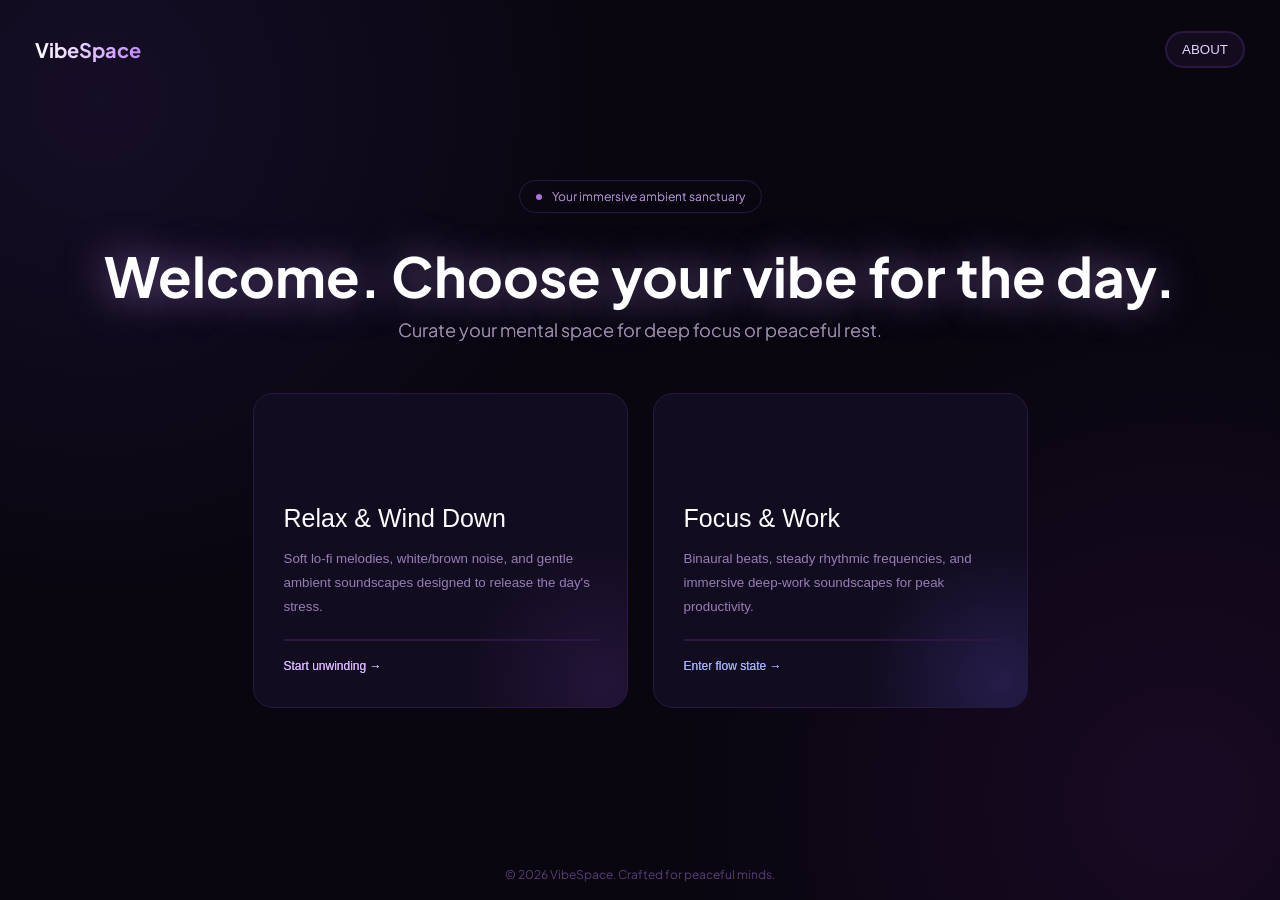
==== index.html @ ea882a17 "index html ja css kõik peale logode" ====
<!DOCTYPE html>
<html>

    <head>

        <link rel="preconnect" href="https://fonts.googleapis.com">
        <link rel="preconnect" href="https://fonts.gstatic.com" crossorigin>
        <link href="https://fonts.googleapis.com/css2?family=Plus+Jakarta+Sans:wght@200;300;400;500;600;700;800&display=swap" rel="stylesheet">
        <meta charset="UTF-8">
        <title>VibeSpace</title>
        <link rel="icon" href="Visuals/favicon.ico">
        <link rel="stylesheet" href="CSS/index.css">

    </head>

    <body>

        <header>

            <h2>VibeSpace</h2>
            <button class="btnh" onclick="window.location.href='about.html'">ABOUT</button>

        </header>

        <main>
            
            <p class="info">
                <span class="dot"></span>
                Your immersive ambient sanctuary
            </p>

            <h1>Welcome. Choose your vibe for the day.</h1>
            <p>Curate your mental space for deep focus or peaceful rest.</p>

            <div class="buttons">

                <button class="btn1" onclick="window.location.href='focus.html'">
                    <h2>Relax & Wind Down</h2>
                    Soft lo-fi melodies, white/brown noise, and gentle ambient soundscapes designed to release the day's stress.
                    <hr>
                    <p>Start unwinding  <span class="arrow">→</span></p>
                </button>

                <button class="btn2" onclick="window.location.href='relax.html'">
                    <h2>Focus & Work</h2>
                    Binaural beats, steady rhythmic frequencies, and immersive deep-work soundscapes for peak productivity.
                    <hr>
                    <p>Enter flow state  <span class="arrow">→</span></p>
                </button>

            </div>

        </main>

        <footer>© 2026 VibeSpace. Crafted for peaceful minds.</footer>

    </body>



</html>
---- CSS/index.css ----
body {
    display: flex;
    flex-direction: column;
    min-height: 100vh;

    padding: 0px;
    margin: 0px;

    background:
        radial-gradient(circle at calc(100% - 100px) calc(100% - 100px), #47155a42, transparent 35%),
        radial-gradient(circle at 100px 100px, #462d8133, transparent 35%),
        #090610;
    background-repeat: no-repeat;
    
    font-family: "Plus Jakarta Sans", sans-serif;}

main {flex: 1;}

header {
    box-sizing: border-box;

    display: flex;
    justify-content: space-between;
    align-items: center;

    max-width: 1250px;
    width: 100%;

    margin: 0 auto;
    padding: 20px;

    color: #ffffff;
    font-size: 15px;}
header h2 {
    background: linear-gradient(to right,white,#c288fc);
    -webkit-background-clip: text;
    -webkit-text-fill-color: transparent;
    font-size: 20px;}
header button {
    height: 37px;
    width: 80px;

    background-color: #120c1e;
    color: #e7d3fd;

    cursor: pointer;

    border-radius: 20px;
    border: 2px solid #2a1842;}
header button:hover {color: #ffffff; cursor: pointer;}

h1 {
    margin-bottom: 0px; 
    margin-top: 35px; 
    
    padding-left: 20px; 
    padding-right: 20px;

    color: #ffffff;
    font-size: 55px;
    line-height: 1;
    text-align: center;
    text-shadow: 0 0 40px #a884d4B3;}

p {
    margin-top: 15px; 
    margin-bottom: 52px;

    color: #9b8cad;
    font-size: 18px;
    font-weight: 300;
    text-align: center;
    text-shadow: 0 0 0px;}

.info {
    display: flex; 
    align-items: center; 
    gap: 10px;

    margin: 0 auto;
    margin-top: 82px; 
    margin-bottom: 0px;

    width: fit-content;
    padding: 8px 16px;

    color: #aa8dcc;
    font-size: 12px;
    font-weight: 300;

    border: 1px solid #2a1842; 
    border-radius: 20px;}

.dot {
    display: block;
    flex-shrink: 0;

    width: 6px; 
    height: 6px;

    background: #a872df;
    border-radius: 50%;

    animation: pulse 1.5s infinite;}
@keyframes pulse {0% {transform: scale(1); opacity: 1;} 100% {transform: scale(3); opacity: 0;}}

.buttons{
    display: flex;
    justify-content: center;
    gap: 25px;}

.btn1 {
    display: flex;
    flex-direction: column;

    width: 375px;
    height: 315px;

    padding: 30px;

    background:
        radial-gradient(circle at calc(100% - 25px) calc(100% - 25px), 
            #542d8140, 
            transparent 30%),
            #120c20;
    
    border-radius: 20px;
    border: 1px solid #2a1842;

    color: #987db5;
    text-align: left;
    font-weight: 300;
    line-height: 1.8;

    transition: transform 0.3s ease;

    cursor: pointer;}
.btn1 h2 {
    margin-top: auto; 
    margin-bottom: 6px;

    color: #ffffff; 
    font-size: 25px;
    font-weight: 300;}
.btn1 hr {margin-top: 20px; margin-bottom: 0px;}
.btn1 p {
    margin-top: 15px; 
    margin-bottom: 0px;

    color: #d8b4fe;
    text-align: left;  
    font-weight: 300; 
    font-size: 12px;}

.btn1:hover {
    background:
        radial-gradient(circle at calc(100% - 25px) calc(100% - 25px), 
            #542d8159, 
            transparent 30%),
            #1c1231;

    border: 1px solid #542d81;
    box-shadow: 0 0 40px #542d8180;

    transform: translatey(-7px);

    cursor: pointer;}
.btn1:hover h2 {color: #e9d5ff;}
.btn1:hover p {text-align: left; color: #ffffff;}

.btn2 {
    display: flex; 
    flex-direction: column;

    width: 375px;
    height: 315px;

    padding: 30px;

    background:
        radial-gradient(circle at calc(100% - 25px) calc(100% - 25px), 
            #5f4cc240, 
            transparent 30%),
            #120c20;
    
    border: 1px solid #2a1842;
    border-radius: 20px;

    color: #987db5;
    text-align: left;
    font-weight: 300;
    line-height: 1.8;

    transition: transform 0.3s ease;

    cursor: pointer;}
.btn2 h2 {
    margin-top: auto; 
    margin-bottom: 6px;

    color: #ffffff; 
    font-size: 25px; 
    font-weight: 300;}
.btn2 hr {margin-top: 20px; margin-bottom: 0px;}
.btn2 p {
    margin-top: 15px; 
    margin-bottom: 0px;

    color: #a1b0f7;
    text-align: left; 
    font-weight: 300;
    font-size: 12px;}

.btn2:hover {
    background:
        radial-gradient(circle at calc(100% - 25px) calc(100% - 25px), 
            #5f4cc259, 
            transparent 30%),
            #1c1231;

    border: 1px solid #542d81;
    box-shadow: 0 0 40px #542d8180;

    transform: translatey(-7px);

    cursor: pointer;}
.btn2:hover h2 {color: #c7d2fe;}
.btn2:hover p {text-align: left; color: #ffffff;}

button:hover .arrow {transform: translateX(5px);}
.arrow {display: inline-block; transition: transform 0.3s ease;}

hr {border: 1px solid #2a1842; width: 100%; margin-top: auto; margin-bottom: 0px;}

footer {
    display: flex;
    justify-content: center;

    width: 100%;

    margin-top: 70px; 
    margin-bottom: 18px;

    color: #5a3d78;
    font-size: 12px;}
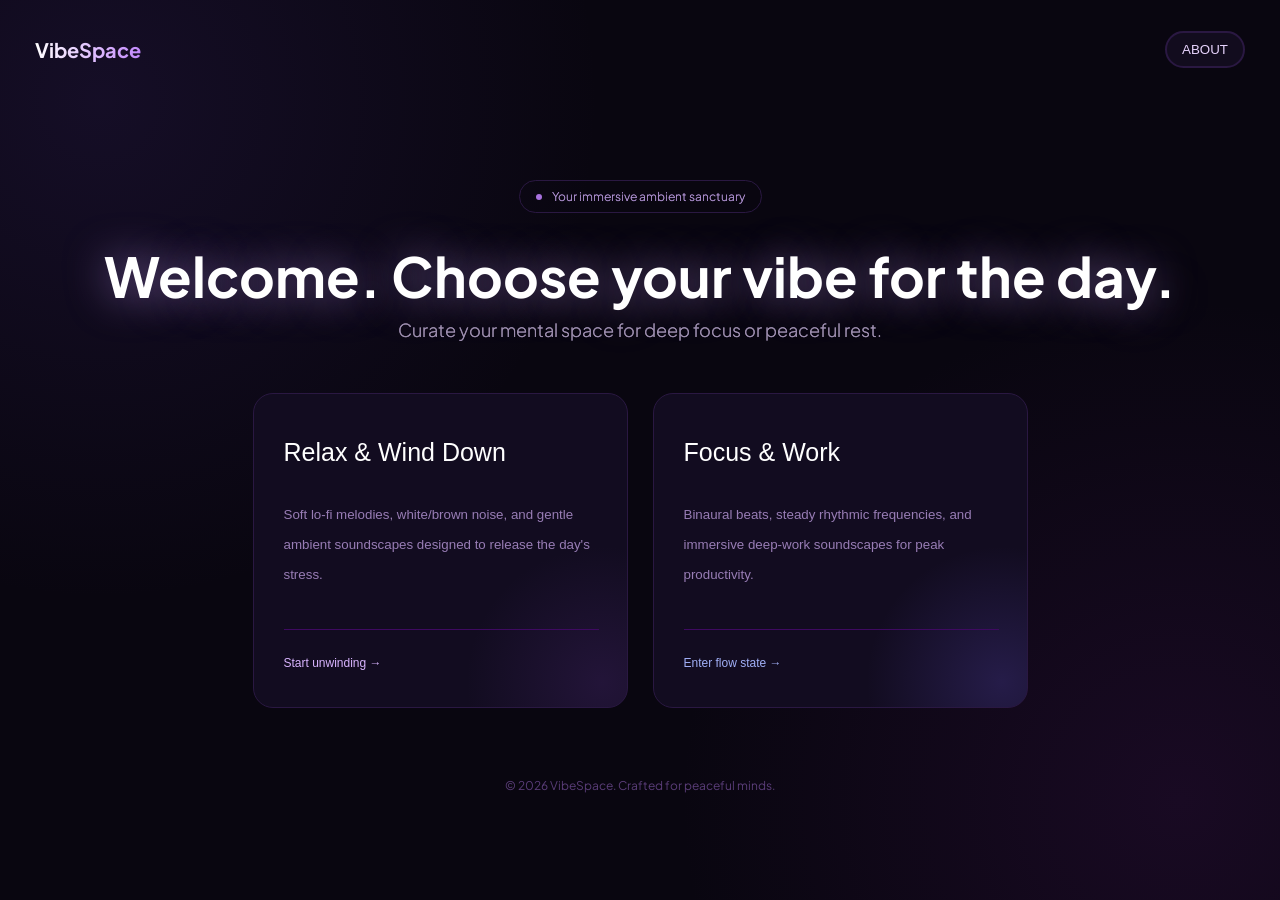
==== commit 646e99fd: "väidetavate errorite parandamine" ====
--- a/index.html
+++ b/index.html
@@ -1,60 +1,71 @@
- <!DOCTYPE html>
-<html>
+<!DOCTYPE html>
+<htmlz>
 
-    <head>
+<head>
 
-        <link rel="preconnect" href="https://fonts.googleapis.com">
-        <link rel="preconnect" href="https://fonts.gstatic.com" crossorigin>
+    <link rel="preconnect" href="https://fonts.googleapis.com">
+    <link rel="preconnect" href="https://fonts.gstatic.com" crossorigin>
         <link href="https://fonts.googleapis.com/css2?family=Plus+Jakarta+Sans:wght@200;300;400;500;600;700;800&display=swap" rel="stylesheet">
-        <meta charset="UTF-8">
-        <title>VibeSpace</title>
-        <link rel="icon" href="Visuals/favicon.ico">
-        <link rel="stylesheet" href="CSS/index.css">
+    <meta charset="UTF-8">
+    <title>VibeSpace</title>
+    <link rel="icon" href="Visuals/favicon.ico">
+    <link rel="stylesheet" href="CSS/index.css">
 
-    </head>
+</head>
 
-    <body>
+<body>
 
-        <header>
+    <header>
 
-            <h2>VibeSpace</h2>
-            <button class="btnh" onclick="window.location.href='about.html'">ABOUT</button>
+        <h2>VibeSpace</h2>
+        <button class="btnh" onclick="openModal()">ABOUT</button>
 
-        </header>
+    </header>
 
-        <main>
-            
-            <p class="info">
-                <span class="dot"></span>
-                Your immersive ambient sanctuary
-            </p>
+    <main>
 
-            <h1>Welcome. Choose your vibe for the day.</h1>
-            <p>Curate your mental space for deep focus or peaceful rest.</p>
+        <p class="info">
+            <span class="dot"></span>
+            Your immersive ambient sanctuary
+        </p>
 
-            <div class="buttons">
+        <h1>Welcome. Choose your vibe for the day.</h1>
+        <p>Curate your mental space for deep focus or peaceful rest.</p>
 
-                <button class="btn1" onclick="window.location.href='focus.html'">
-                    <h2>Relax & Wind Down</h2>
+        <div class="buttons">
+
+            <button class="btn1" onclick="window.location.href='relax.html'">
+                <span class="button-title">Relax & Wind Down</span>
                     Soft lo-fi melodies, white/brown noise, and gentle ambient soundscapes designed to release the day's stress.
-                    <hr>
-                    <p>Start unwinding  <span class="arrow">→</span></p>
-                </button>
+                <span class="divider"></span>
+                <span class="paragraph">Start unwinding  <span class="arrow">→</span></span>
+            </button>
 
-                <button class="btn2" onclick="window.location.href='relax.html'">
-                    <h2>Focus & Work</h2>
-                    Binaural beats, steady rhythmic frequencies, and immersive deep-work soundscapes for peak productivity.
-                    <hr>
-                    <p>Enter flow state  <span class="arrow">→</span></p>
-                </button>
+            <button class="btn2" onclick="window.location.href='focus.html'">
+                <span class="button-title">Focus & Work</span>
+                Binaural beats, steady rhythmic frequencies, and immersive deep-work soundscapes for peak productivity.
+                <span class="divider"></span>
+                <span class="paragraph">Enter flow state  <span class="arrow">→</span></span>
+            </button>
 
-            </div>
+        </div>
 
-        </main>
+    </main>
 
-        <footer>© 2026 VibeSpace. Crafted for peaceful minds.</footer>
+    <div id="aboutModal" class="modal-overlay">
+        <div class="modal-content">
+            <button class="close-btn" onclick="closeModal()">×</button>
+            <h2>About VibeSpace</h2>
+            <p>VibeSpace is an aesthetic ambient companion designed to help you curate your mental atmosphere. Whether
+                you need deep focus rhythm or tranquil relaxation noise, we provide the serene backdrop to your day.</p>
+            <button class="got-it-btn" onclick="closeModal()">Got it</button>
+        </div>
+    </div>
 
-    </body>
+    <footer>© 2026 VibeSpace. Crafted for peaceful minds.</footer>
+
+    <script src="about.js"></script>
+</body>
 
 
 
--- a/CSS/index.css
+++ b/CSS/index.css
@@ -49,6 +49,79 @@
     border: 2px solid #2a1842;}
 header button:hover {color: #ffffff; cursor: pointer;}
 
+.modal-overlay {
+    display: none;
+    position: fixed;
+    top: 0;
+    left: 0;
+    width: 100%;
+    height: 100%;
+    background-color: rgba(9, 6, 16, 0.6);
+    backdrop-filter: blur(8px);
+    z-index: 1000;
+    justify-content: center;
+    align-items: center;
+    overflow-y: auto;
+}
+
+.modal-content {
+    position: relative;
+    width: 100%;
+    max-width: 450px;
+    padding: 35px;
+    background: #110A1C;
+    border: 1.5px solid #2a1842;
+    border-radius: 20px;
+    color: #ffffff;
+    text-align: left;
+}
+
+.modal-content h2 {
+    margin-top: 0;
+    margin-bottom: 15px;
+    font-size: 24px;
+    font-weight: 500;
+    color: #ffffff;
+}
+
+.modal-content p {
+    margin-top: 0;
+    margin-bottom: 30px;
+    color: #9b8cad;
+    font-size: 15px;
+    text-align: left;
+}
+
+.close-btn {
+    position: absolute;
+    top: 20px;
+    right: 20px;
+    color: #9b8cad;
+    background: none;
+    border: none;
+    font-size: 22px;
+    cursor: pointer;
+}
+
+.close-btn:hover {
+    color: #ffffff;
+}
+
+.got-it-btn {
+    width: 100%;
+    height: 45px;
+    background: #9333EA;
+    color: #ffffff;
+    border: none;
+    border-radius: 12px;
+    font-size: 15px;
+    cursor: pointer;
+}
+
+.got-it-btn:hover {
+    background: #a855f7;
+}
+
 h1 {
     margin-bottom: 0px; 
     margin-top: 35px; 
@@ -130,20 +203,25 @@
     color: #987db5;
     text-align: left;
     font-weight: 300;
-    line-height: 1.8;
+    line-height: 2.25;
 
     transition: transform 0.3s ease;
 
     cursor: pointer;}
-.btn1 h2 {
-    margin-top: auto; 
-    margin-bottom: 6px;
+.btn1 .button-title {
+    margin-top: 0px; 
+    margin-bottom: 20px;
 
     color: #ffffff; 
     font-size: 25px;
     font-weight: 300;}
-.btn1 hr {margin-top: 20px; margin-bottom: 0px;}
-.btn1 p {
+.btn1 .divider {margin-top: auto;
+    display: inline-block;
+    width: 315px;
+    height: 1px;
+    background: #3e0a61;
+    margin-bottom: 5px;}
+.btn1 .paragraph {
     margin-top: 15px; 
     margin-bottom: 0px;
 
@@ -165,8 +243,8 @@
     transform: translatey(-7px);
 
     cursor: pointer;}
-.btn1:hover h2 {color: #e9d5ff;}
-.btn1:hover p {text-align: left; color: #ffffff;}
+.btn1:hover .button-title {color: #e9d5ff;}
+.btn1:hover .paragraph {text-align: left; color: #ffffff;}
 
 .btn2 {
     display: flex; 
@@ -189,20 +267,25 @@
     color: #987db5;
     text-align: left;
     font-weight: 300;
-    line-height: 1.8;
+    line-height: 2.25;
 
     transition: transform 0.3s ease;
 
     cursor: pointer;}
-.btn2 h2 {
-    margin-top: auto; 
-    margin-bottom: 6px;
+.btn2 .button-title {
+    margin-top: 0px; 
+    margin-bottom: 20px;
 
     color: #ffffff; 
     font-size: 25px; 
     font-weight: 300;}
-.btn2 hr {margin-top: 20px; margin-bottom: 0px;}
-.btn2 p {
+.btn2 .divider {margin-top: auto;
+    display: inline-block;
+    width: 315px;
+    height: 1px;
+    background: #3e0a61;
+    margin-bottom: 5px;}
+.btn2 .paragraph {
     margin-top: 15px; 
     margin-bottom: 0px;
 
@@ -224,8 +307,8 @@
     transform: translatey(-7px);
 
     cursor: pointer;}
-.btn2:hover h2 {color: #c7d2fe;}
-.btn2:hover p {text-align: left; color: #ffffff;}
+.btn2:hover .button-title {color: #c7d2fe;}
+.btn2:hover .paragraph {text-align: left; color: #ffffff;}
 
 button:hover .arrow {transform: translateX(5px);}
 .arrow {display: inline-block; transition: transform 0.3s ease;}
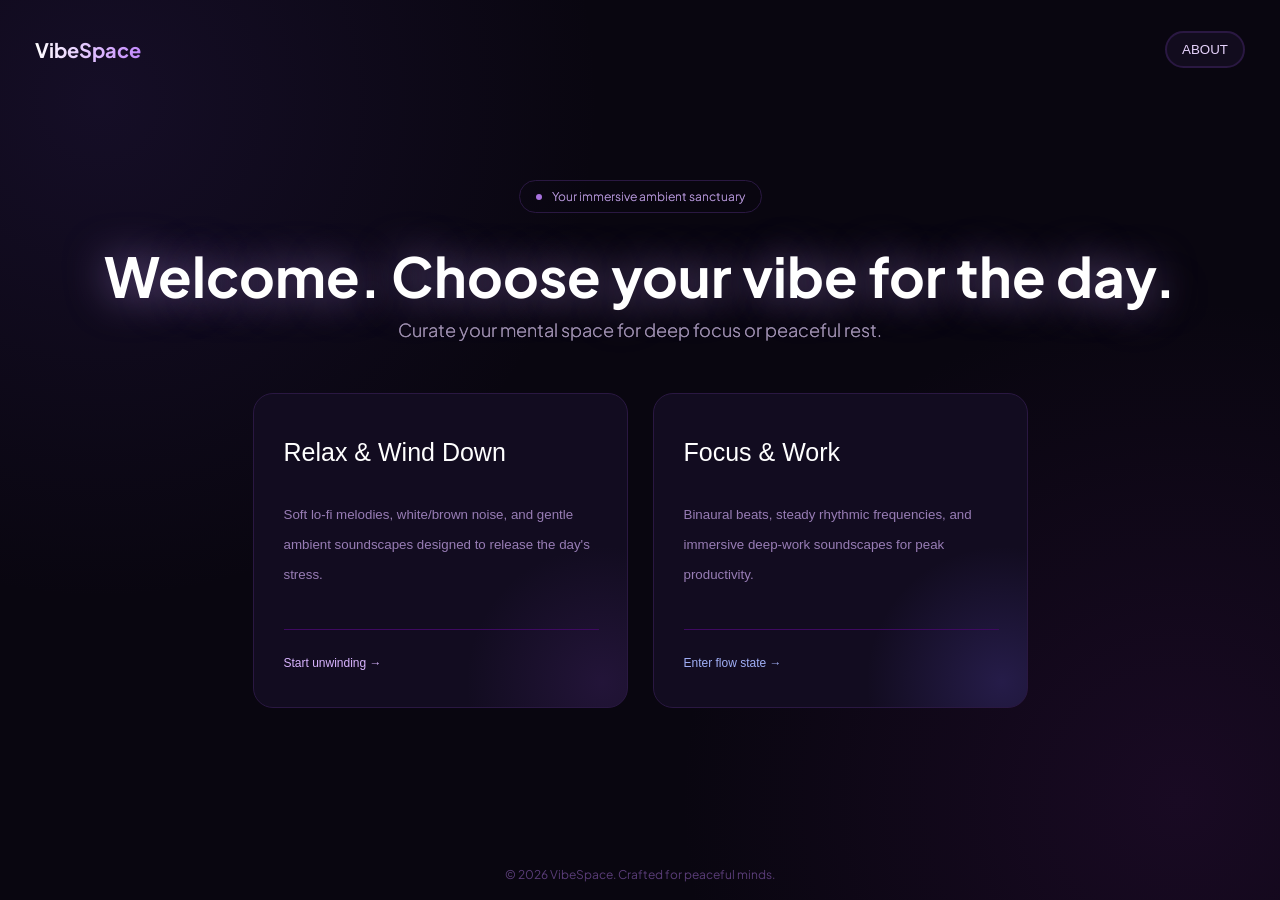
==== commit a1d254c9: "fix random typo" ====
--- a/index.html
+++ b/index.html
@@ -1,5 +1,5 @@
 <!DOCTYPE html>
-<htmlz>
+<html>
 
 <head>
 
--- a/CSS/index.css
+++ b/CSS/index.css
@@ -33,6 +33,7 @@
     font-size: 15px;}
 header h2 {
     background: linear-gradient(to right,white,#c288fc);
+    background-clip: text;
     -webkit-background-clip: text;
     -webkit-text-fill-color: transparent;
     font-size: 20px;}
